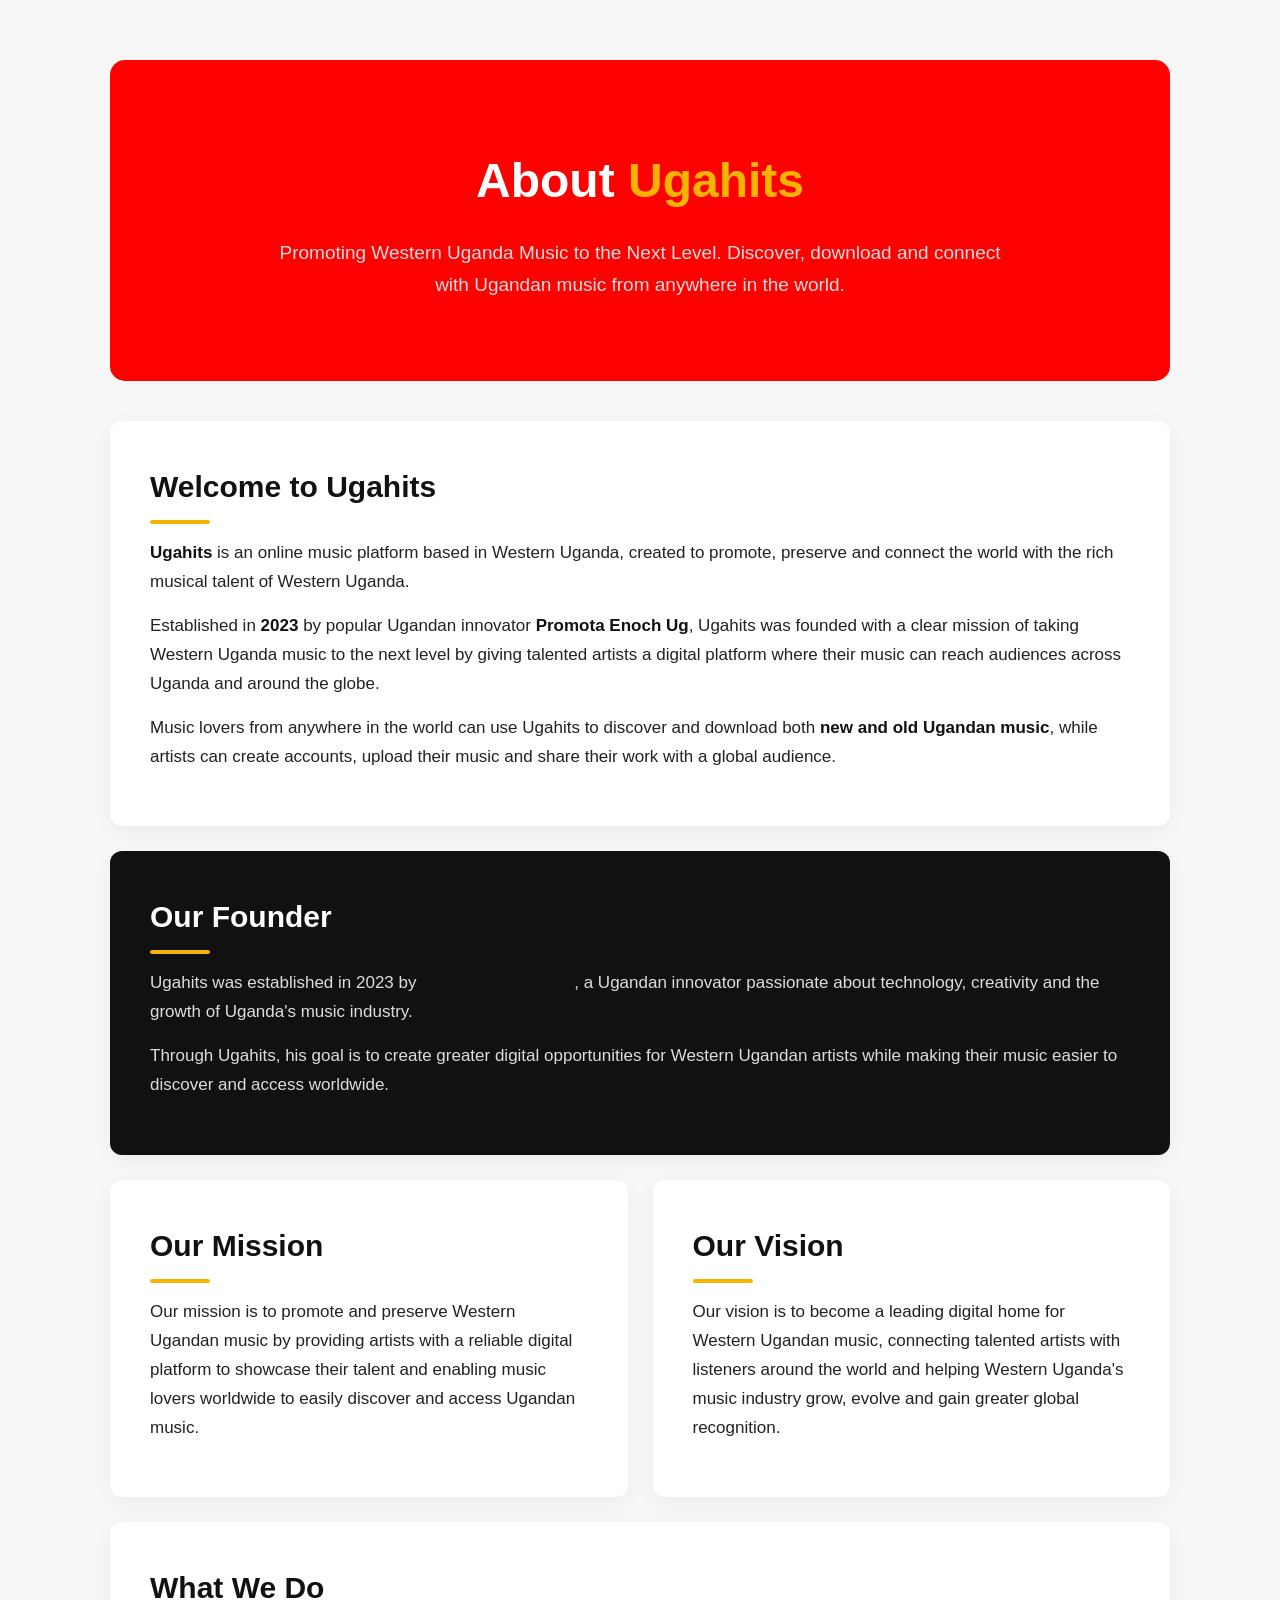
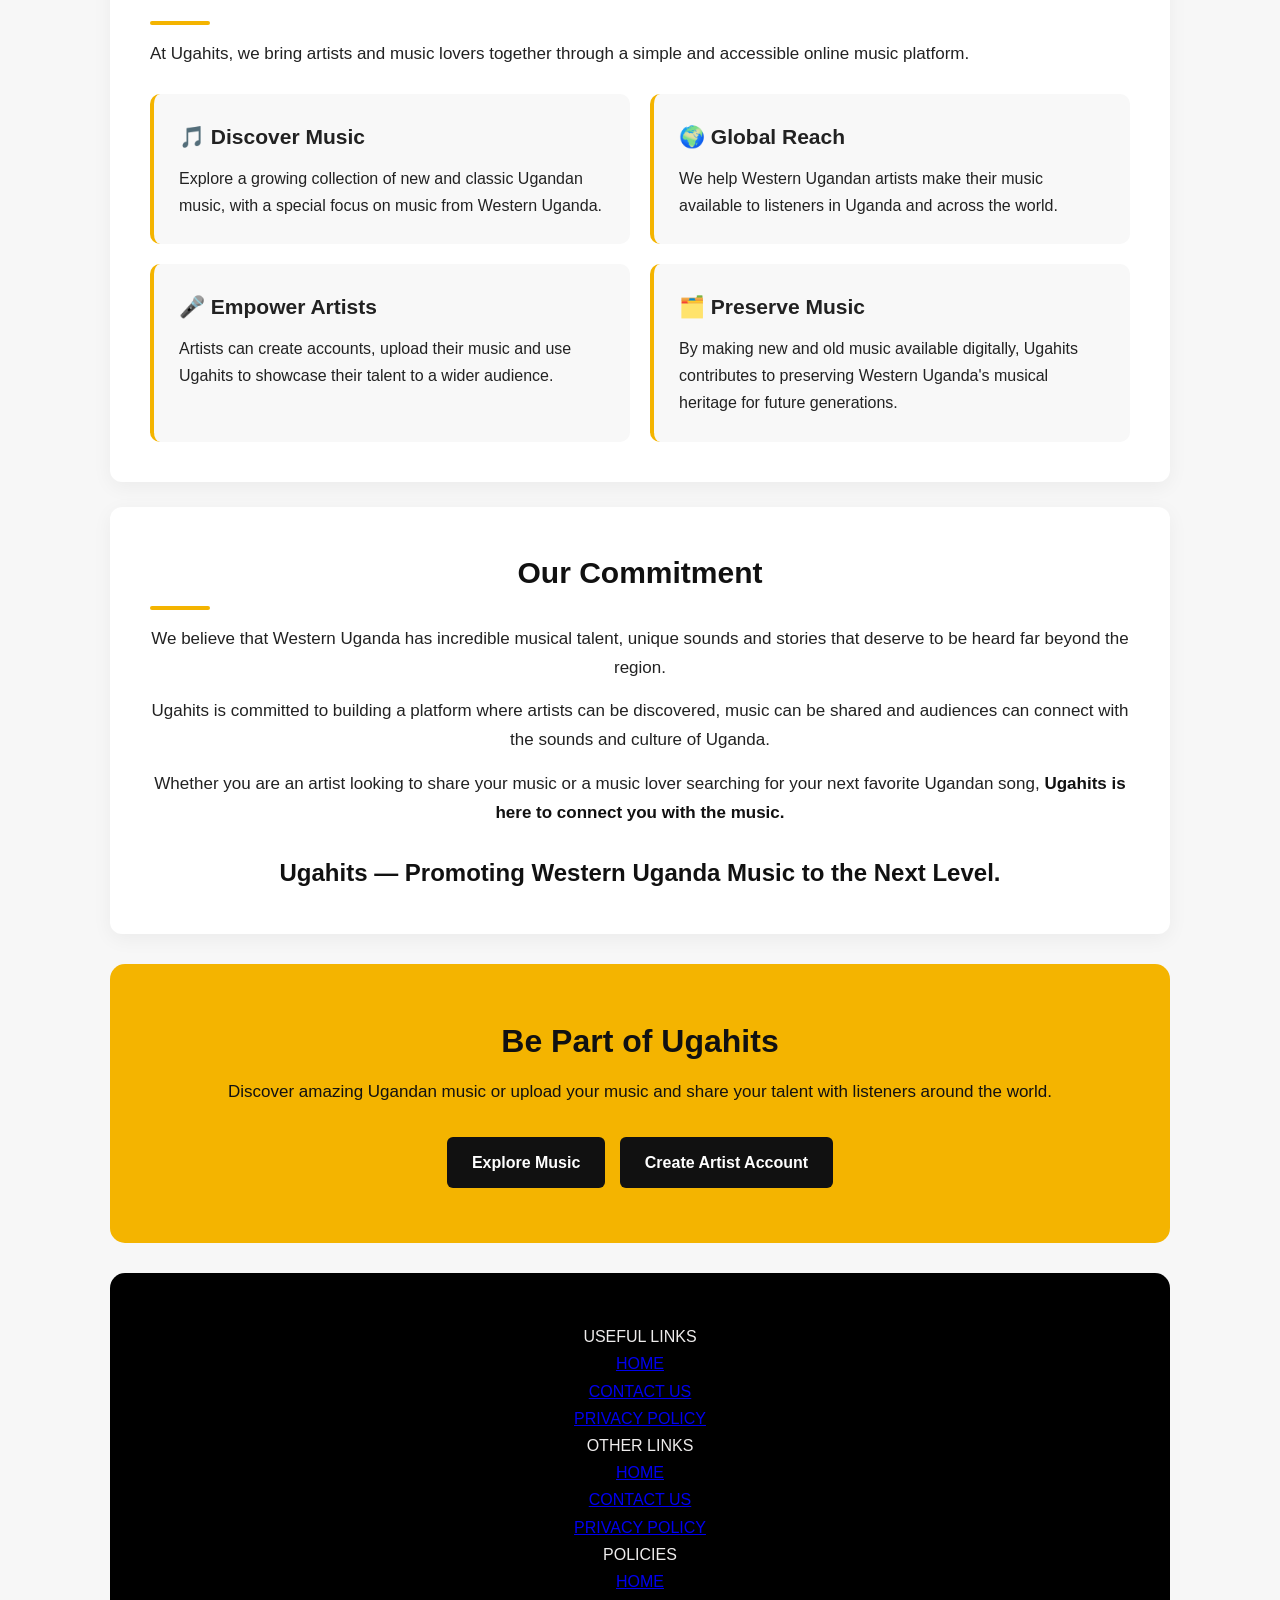
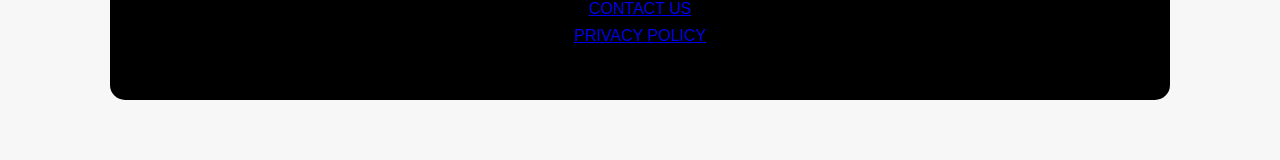
==== about.html @ 2f8f494d "Add files via upload Ugahits is a music online store in Uganda" ====
<!DOCTYPE html>
<html lang="en">
<head>
    <meta charset="UTF-8">
    <meta name="viewport" content="width=device-width, initial-scale=1.0">

    <title>About Us | Ugahits</title>

    <meta name="description"
          content="Learn about Ugahits, an online Ugandan music platform promoting Western Uganda music and connecting artists with music lovers worldwide.">

    <style>
        * {
            margin: 0;
            padding: 0;
            box-sizing: border-box;
        }

        body {
            font-family: Arial, Helvetica, sans-serif;
            line-height: 1.7;
            background: #f7f7f7;
            color: #222;
        }
        .usef {
           display: grid; 
        }
        .pol {
            display: grid;
        }
        .oth {
            display: grid;
        }
        .dec {
            text-align: center;
            background: #000000;
            color: #eeecec;
            padding: 50px 25px;
            border-radius: 15px;
            margin-top: 30px;
        }
        .about-container {
            max-width: 1100px;
            margin: 0 auto;
            padding: 60px 20px;
        }

        .about-hero {
            text-align: center;
            background: red;
            color: #fff;
            padding: 80px 25px;
            border-radius: 15px;
            margin-bottom: 40px;
        }

        .about-hero h1 {
            font-size: 48px;
            margin-bottom: 15px;
        }

        .about-hero h1 span {
            color: #f4b400;
        }

        .about-hero p {
            max-width: 750px;
            margin: 0 auto;
            font-size: 19px;
            color: #ddd;
        }

        .about-section {
            background: #fff;
            padding: 40px;
            margin-bottom: 25px;
            border-radius: 12px;
            box-shadow: 0 5px 20px rgba(0, 0, 0, 0.05);
        }

        .about-section h2 {
            font-size: 30px;
            margin-bottom: 15px;
            color: #111;
        }

        .about-section h2::after {
            content: "";
            display: block;
            width: 60px;
            height: 4px;
            background: #f4b400;
            margin-top: 8px;
            border-radius: 5px;
        }

        .about-section p {
            font-size: 17px;
            margin-bottom: 15px;
        }

        .highlight {
            font-weight: bold;
            color: #111;
        }

        .founder {
            background: #111;
            color: #fff;
        }

        .founder h2 {
            color: #fff;
        }

        .founder p {
            color: #ddd;
        }

        .mission-vision {
            display: grid;
            grid-template-columns: repeat(2, 1fr);
            gap: 25px;
            margin-bottom: 25px;
        }

        .mission-vision .about-section {
            margin-bottom: 0;
        }

        .features {
            display: grid;
            grid-template-columns: repeat(2, 1fr);
            gap: 20px;
            margin-top: 25px;
        }

        .feature {
            padding: 25px;
            background: #f8f8f8;
            border-radius: 10px;
            border-left: 4px solid #f4b400;
        }

        .feature h3 {
            margin-bottom: 10px;
            font-size: 21px;
        }

        .feature p {
            margin: 0;
            font-size: 16px;
        }

        .commitment {
            text-align: center;
        }

        .tagline {
            text-align: center;
            font-size: 24px;
            font-weight: bold;
            color: #111;
            margin-top: 25px;
        }

        .cta {
            text-align: center;
            background: #f4b400;
            color: #111;
            padding: 50px 25px;
            border-radius: 15px;
            margin-top: 30px;
        }

        .cta h2 {
            font-size: 32px;
            margin-bottom: 10px;
        }

        .cta p {
            font-size: 17px;
            margin-bottom: 25px;
        }

        .cta a {
            display: inline-block;
            padding: 12px 25px;
            background: #111;
            color: #fff;
            text-decoration: none;
            border-radius: 6px;
            font-weight: bold;
            margin: 5px;
        }

        .cta a:hover {
            background: #333;
        }

        @media (max-width: 768px) {
            .about-hero h1 {
                font-size: 36px;
            }

            .about-section {
                padding: 25px;
            }

            .mission-vision,
            .features {
                grid-template-columns: 1fr;
            }
        }
    </style>
</head>

<body>

<div class="about-container">

    <!-- Hero Section -->
    <section class="about-hero">
        <h1>About <span>Ugahits</span></h1>

        <p>
            Promoting Western Uganda Music to the Next Level.
            Discover, download and connect with Ugandan music from
            anywhere in the world.
        </p>
    </section>


    <!-- Who We Are -->
    <section class="about-section">
        <h2>Welcome to Ugahits</h2>

        <p>
            <span class="highlight">Ugahits</span> is an online music platform
            based in Western Uganda, created to promote, preserve and connect
            the world with the rich musical talent of Western Uganda.
        </p>

        <p>
            Established in <span class="highlight">2023</span> by popular
            Ugandan innovator <span class="highlight">Promota Enoch Ug</span>,
            Ugahits was founded with a clear mission of taking Western Uganda
            music to the next level by giving talented artists a digital
            platform where their music can reach audiences across Uganda and
            around the globe.
        </p>

        <p>
            Music lovers from anywhere in the world can use Ugahits to discover
            and download both <span class="highlight">new and old Ugandan music</span>,
            while artists can create accounts, upload their music and share
            their work with a global audience.
        </p>
    </section>


    <!-- Founder -->
    <section class="about-section founder">
        <h2>Our Founder</h2>

        <p>
            Ugahits was established in 2023 by
            <span class="highlight">Promota Enoch Ug</span>, a Ugandan
            innovator passionate about technology, creativity and the growth
            of Uganda's music industry.
        </p>

        <p>
            Through Ugahits, his goal is to create greater digital opportunities
            for Western Ugandan artists while making their music easier to
            discover and access worldwide.
        </p>
    </section>


    <!-- Mission & Vision -->
    <div class="mission-vision">

        <section class="about-section">
            <h2>Our Mission</h2>

            <p>
                Our mission is to promote and preserve Western Ugandan music
                by providing artists with a reliable digital platform to
                showcase their talent and enabling music lovers worldwide to
                easily discover and access Ugandan music.
            </p>
        </section>

        <section class="about-section">
            <h2>Our Vision</h2>

            <p>
                Our vision is to become a leading digital home for Western
                Ugandan music, connecting talented artists with listeners
                around the world and helping Western Uganda's music industry
                grow, evolve and gain greater global recognition.
            </p>
        </section>

    </div>


    <!-- What We Do -->
    <section class="about-section">
        <h2>What We Do</h2>

        <p>
            At Ugahits, we bring artists and music lovers together through a
            simple and accessible online music platform.
        </p>

        <div class="features">

            <div class="feature">
                <h3>🎵 Discover Music</h3>
                <p>
                    Explore a growing collection of new and classic Ugandan
                    music, with a special focus on music from Western Uganda.
                </p>
            </div>

            <div class="feature">
                <h3>🌍 Global Reach</h3>
                <p>
                    We help Western Ugandan artists make their music available
                    to listeners in Uganda and across the world.
                </p>
            </div>

            <div class="feature">
                <h3>🎤 Empower Artists</h3>
                <p>
                    Artists can create accounts, upload their music and use
                    Ugahits to showcase their talent to a wider audience.
                </p>
            </div>

            <div class="feature">
                <h3>🗂️ Preserve Music</h3>
                <p>
                    By making new and old music available digitally, Ugahits
                    contributes to preserving Western Uganda's musical
                    heritage for future generations.
                </p>
            </div>

        </div>
    </section>


    <!-- Our Commitment -->
    <section class="about-section commitment">
        <h2>Our Commitment</h2>

        <p>
            We believe that Western Uganda has incredible musical talent,
            unique sounds and stories that deserve to be heard far beyond
            the region.
        </p>

        <p>
            Ugahits is committed to building a platform where artists can be
            discovered, music can be shared and audiences can connect with
            the sounds and culture of Uganda.
        </p>

        <p>
            Whether you are an artist looking to share your music or a music
            lover searching for your next favorite Ugandan song,
            <span class="highlight">Ugahits is here to connect you with the music.</span>
        </p>

        <div class="tagline">
            Ugahits — Promoting Western Uganda Music to the Next Level.
        </div>
    </section>


    <!-- Call To Action -->
    <section class="cta">
        <h2>Be Part of Ugahits</h2>

        <p>
            Discover amazing Ugandan music or upload your music and share
            your talent with listeners around the world.
        </p>

        <a href="/music">Explore Music</a>
        <a href="/register">Create Artist Account</a>
       
    </section>

    <section class="dec">
        <div class="usef">USEFUL LINKS
        <a href="index.html" class="hom">HOME</a>
        <a href="index.html" class="hom">CONTACT US</a>
        <a href="index.html" class="hom">PRIVACY POLICY</a>
        </div>
         <div class="oth">OTHER LINKS
        <a href="index.html" class="hom">HOME</a>
        <a href="index.html" class="hom">CONTACT US</a>
        <a href="index.html" class="hom">PRIVACY POLICY</a>
        </div>
          <div class="pol">POLICIES
        <a href="index.html" class="hom">HOME</a>
        <a href="index.html" class="hom">CONTACT US</a>
        <a href="index.html" class="hom">PRIVACY POLICY</a>
        </div>
    </section>

</div>

</body>
</html>
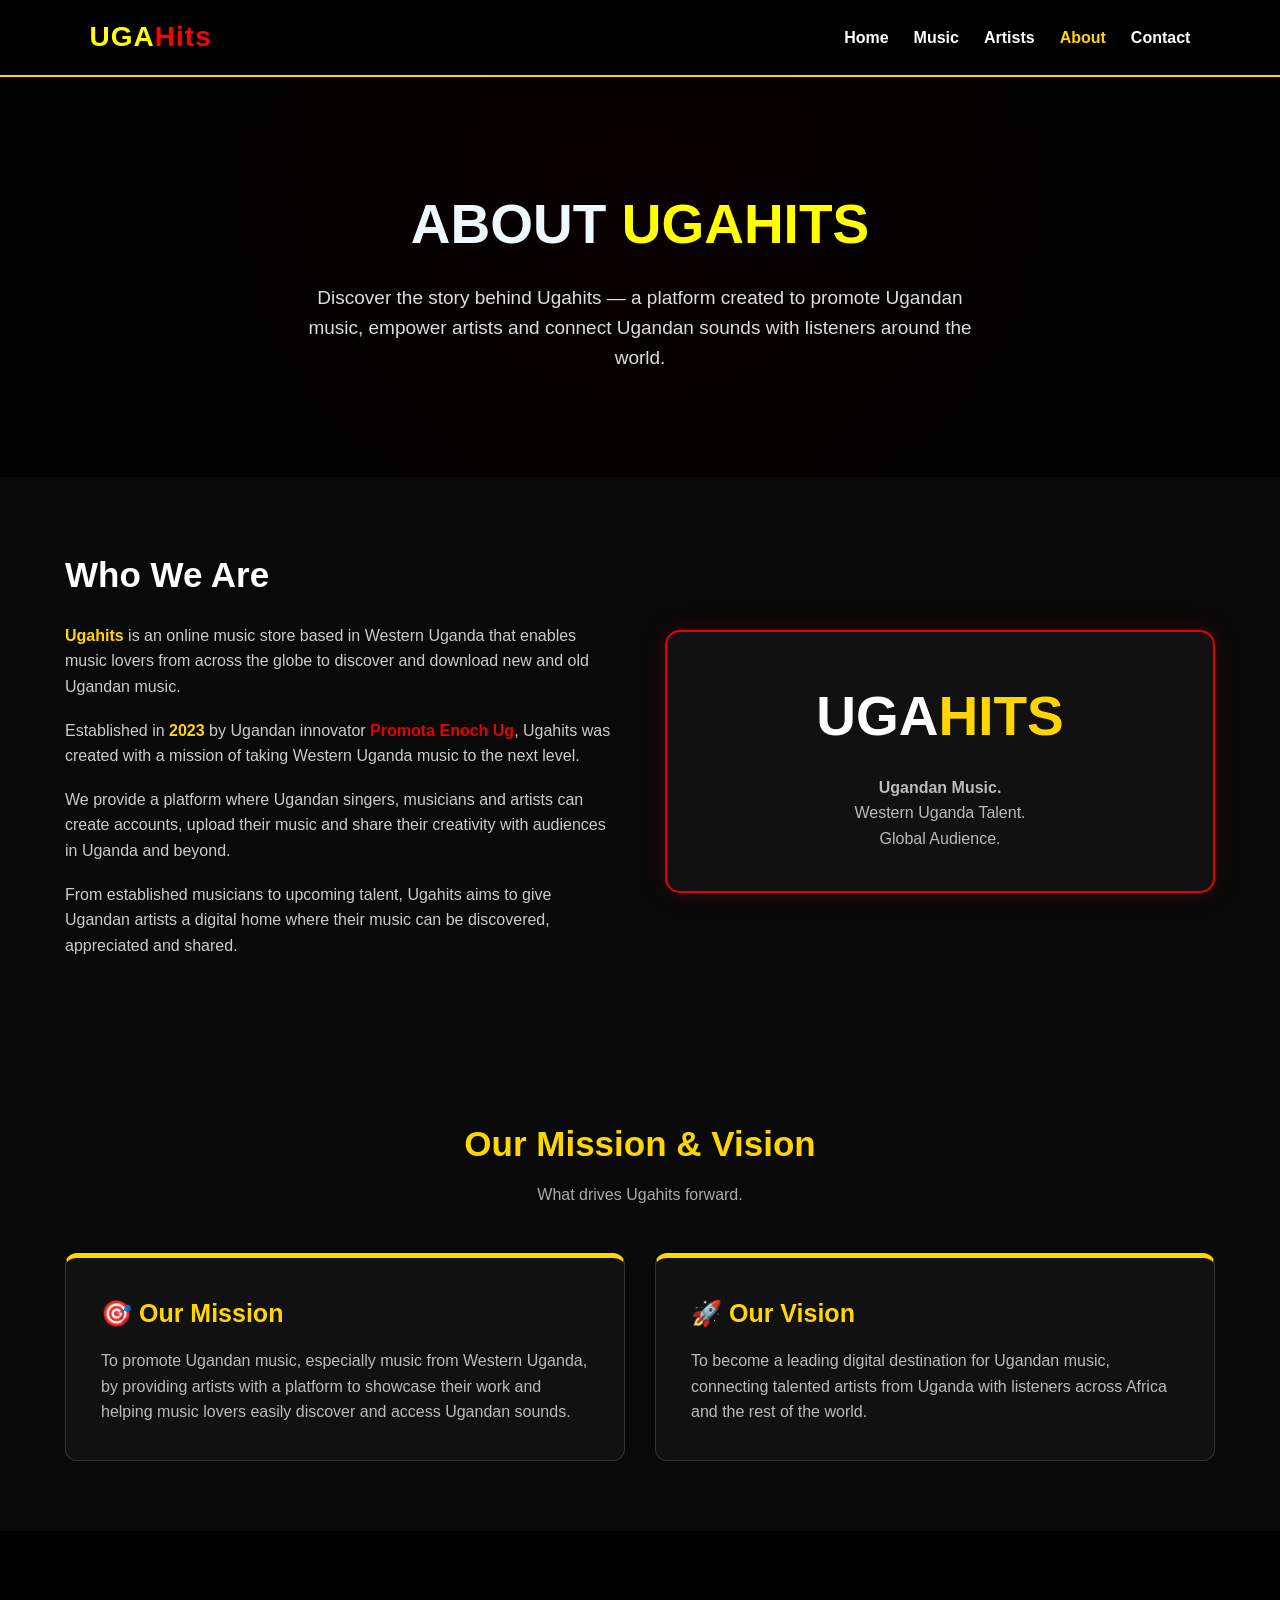
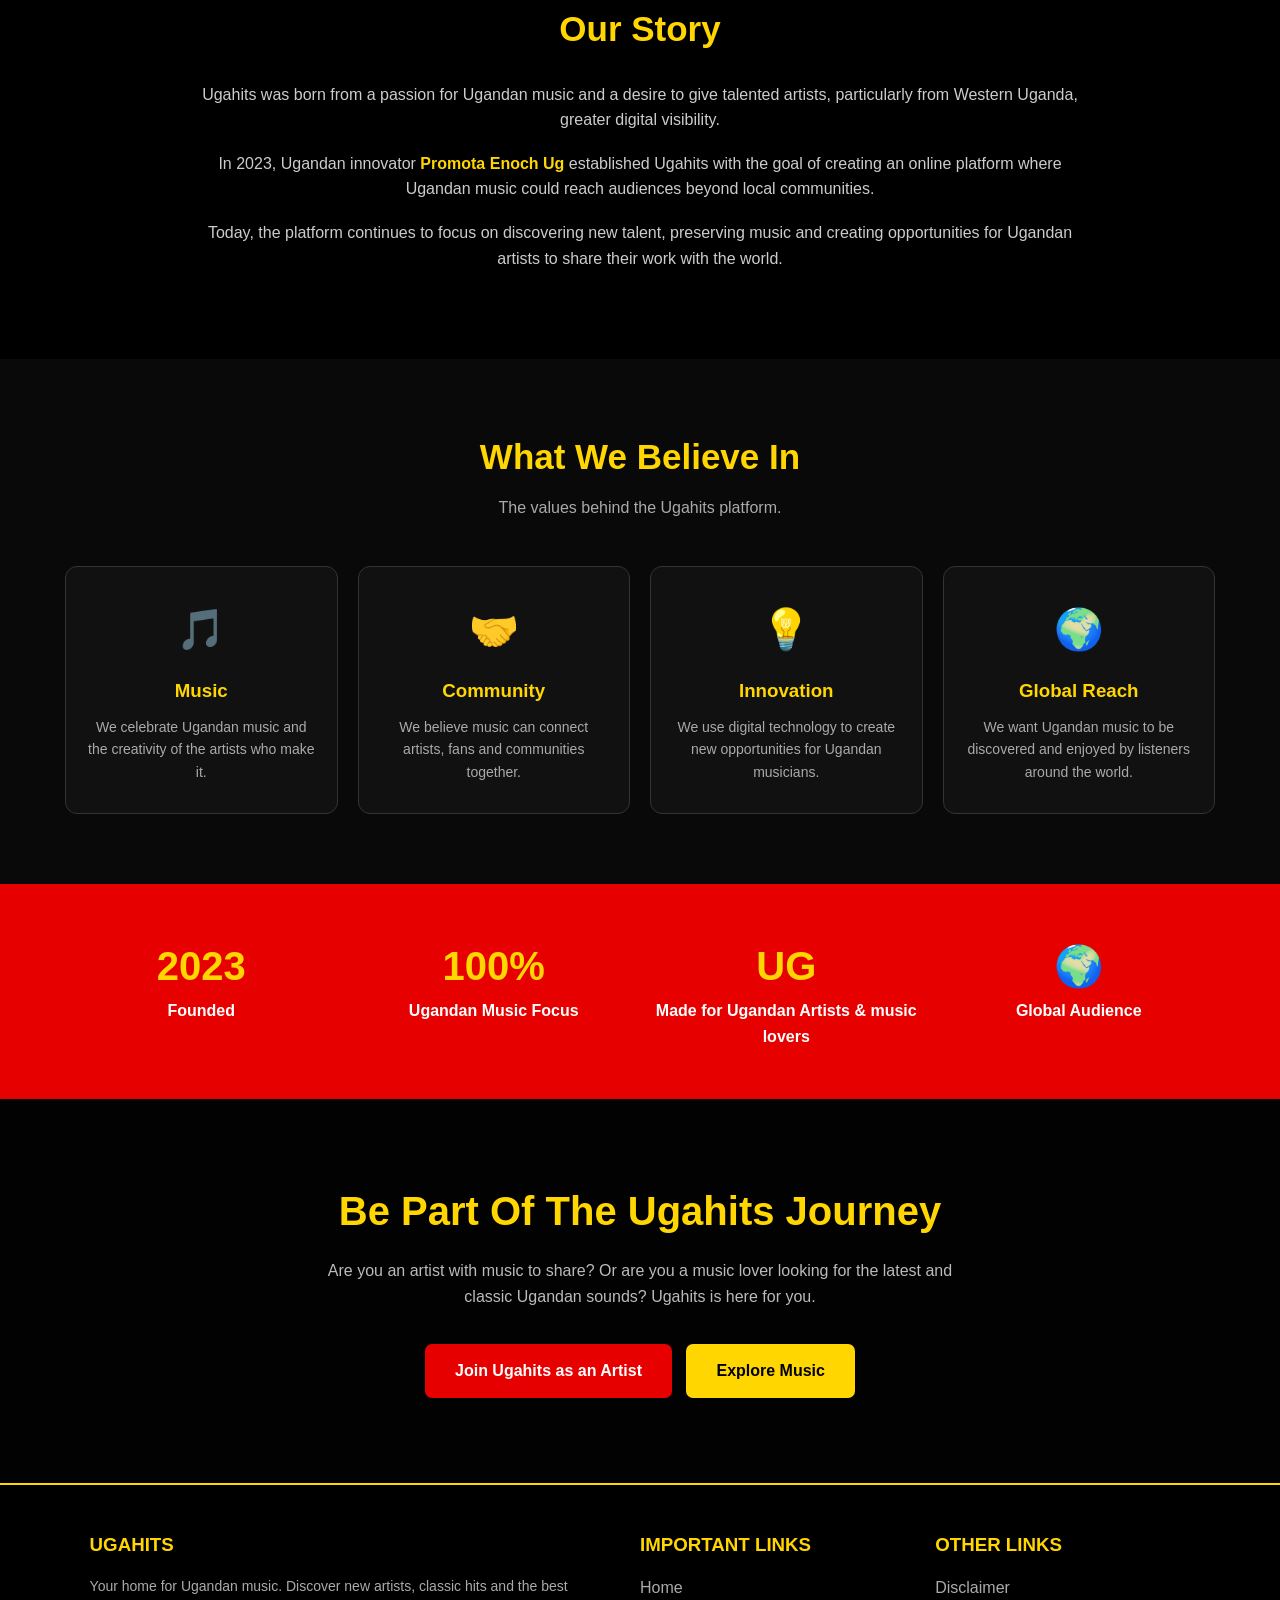
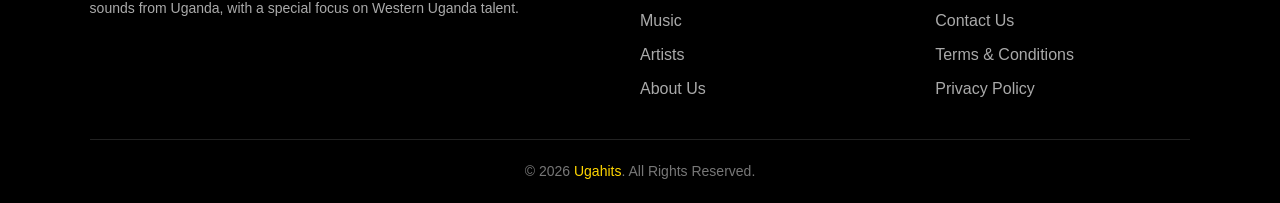
==== commit 6722bd68: "Add files via upload" ====
--- a/about.html
+++ b/about.html
@@ -3,213 +3,447 @@
 <head>
     <meta charset="UTF-8">
     <meta name="viewport" content="width=device-width, initial-scale=1.0">
-
     <title>About Us | Ugahits</title>
-
-    <meta name="description"
-          content="Learn about Ugahits, an online Ugandan music platform promoting Western Uganda music and connecting artists with music lovers worldwide.">
 
     <style>
         * {
             margin: 0;
             padding: 0;
             box-sizing: border-box;
+            font-family: Arial, Helvetica, sans-serif;
         }
 
         body {
-            font-family: Arial, Helvetica, sans-serif;
-            line-height: 1.7;
-            background: #f7f7f7;
-            color: #222;
-        }
-        .usef {
-           display: grid; 
-        }
-        .pol {
-            display: grid;
-        }
-        .oth {
-            display: grid;
-        }
-        .dec {
+            background: #090909;
+            color: #fff;
+            line-height: 1.6;
+        }
+
+        /* HEADER */
+        header {
+            background: #000;
+            border-bottom: 2px solid #ffd600;
+            padding: 15px 7%;
+            display: flex;
+            justify-content: space-between;
+            align-items: center;
+            position: sticky;
+            top: 0;
+            z-index: 1000;
+        }
+
+        .logo {
+            font-size: 28px;
+            font-weight: 900;
+            color: yellow;
+            letter-spacing: 1px;
+        }
+
+        .logo span {
+            color: red;
+        }
+
+        nav {
+            display: flex;
+            gap: 25px;
+        }
+
+        nav a {
+            color: #fff;
+            text-decoration: none;
+            font-weight: bold;
+            transition: 0.3s;
+        }
+
+        nav a:hover,
+        nav a.active {
+            color: #ffd600;
+        }
+
+        /* HERO */
+        .hero {
+            min-height: 400px;
+            display: flex;
+            justify-content: center;
+            align-items: center;
             text-align: center;
-            background: #000000;
-            color: #eeecec;
-            padding: 50px 25px;
-            border-radius: 15px;
-            margin-top: 30px;
-        }
-        .about-container {
-            max-width: 1100px;
-            margin: 0 auto;
             padding: 60px 20px;
-        }
-
-        .about-hero {
-            text-align: center;
-            background: red;
-            color: #fff;
-            padding: 80px 25px;
-            border-radius: 15px;
-            margin-bottom: 40px;
-        }
-
-        .about-hero h1 {
-            font-size: 48px;
+            background:
+                linear-gradient(rgba(0,0,0,.8), rgba(0,0,0,.9)),
+                radial-gradient(circle at center, #3b0000, #090909 70%);
+        }
+
+        .hero-content {
+            max-width: 850px;
+        }
+
+        .hero h1 {
+            font-size: 55px;
+            color: aliceblue;
             margin-bottom: 15px;
-        }
-
-        .about-hero h1 span {
-            color: #f4b400;
-        }
-
-        .about-hero p {
-            max-width: 750px;
-            margin: 0 auto;
+            text-transform: uppercase;
+        }
+
+        .hero h1 span {
+            color: yellow;
+        }
+
+        .hero p {
             font-size: 19px;
             color: #ddd;
-        }
-
-        .about-section {
-            background: #fff;
+            max-width: 700px;
+            margin: auto;
+        }
+
+        /* GENERAL */
+        .container {
+            width: 90%;
+            max-width: 1150px;
+            margin: auto;
+        }
+
+        section {
+            padding: 70px 0;
+        }
+
+        .section-title {
+            text-align: center;
+            margin-bottom: 45px;
+        }
+
+        .section-title h2 {
+            font-size: 35px;
+            color: #ffd600;
+            margin-bottom: 10px;
+        }
+
+        .section-title p {
+            color: #aaa;
+        }
+
+        /* ABOUT INTRO */
+        .about-intro {
+            display: grid;
+            grid-template-columns: 1fr 1fr;
+            gap: 50px;
+            align-items: center;
+        }
+
+        .about-text h2 {
+            color: white;
+            font-size: 35px;
+            margin-bottom: 20px;
+        }
+
+        .about-text p {
+            color: #ccc;
+            margin-bottom: 18px;
+            font-size: 16px;
+        }
+
+        .highlight {
+            color: #ffd600;
+            font-weight: bold;
+        }
+
+        .red-text {
+            color: #e60000;
+            font-weight: bold;
+        }
+
+        /* ABOUT BOX */
+        .about-box {
+            background: #111;
+            border: 2px solid #e60000;
+            border-radius: 15px;
             padding: 40px;
-            margin-bottom: 25px;
-            border-radius: 12px;
-            box-shadow: 0 5px 20px rgba(0, 0, 0, 0.05);
-        }
-
-        .about-section h2 {
-            font-size: 30px;
+            text-align: center;
+            box-shadow: 0 0 25px rgba(230, 0, 0, .15);
+        }
+
+        .about-box .big-logo {
+            font-size: 55px;
+            font-weight: 900;
+            color: #fff;
             margin-bottom: 15px;
-            color: #111;
-        }
-
-        .about-section h2::after {
-            content: "";
-            display: block;
-            width: 60px;
-            height: 4px;
-            background: #f4b400;
-            margin-top: 8px;
-            border-radius: 5px;
-        }
-
-        .about-section p {
-            font-size: 17px;
-            margin-bottom: 15px;
-        }
-
-        .highlight {
-            font-weight: bold;
-            color: #111;
-        }
-
-        .founder {
-            background: #111;
-            color: #fff;
-        }
-
-        .founder h2 {
-            color: #fff;
-        }
-
-        .founder p {
-            color: #ddd;
-        }
-
-        .mission-vision {
+        }
+
+        .big-logo span {
+            color: #ffd600;
+        }
+
+        .about-box p {
+            color: #bbb;
+        }
+
+        /* MISSION & VISION */
+        .mission-grid {
             display: grid;
             grid-template-columns: repeat(2, 1fr);
-            gap: 25px;
+            gap: 30px;
+        }
+
+        .mission-card {
+            background: #111;
+            border: 1px solid #333;
+            border-top: 5px solid #ffd600;
+            padding: 35px;
+            border-radius: 12px;
+            transition: .3s;
+        }
+
+        .mission-card:hover {
+            transform: translateY(-6px);
+            border-color: #ffd600;
+        }
+
+        .mission-card h3 {
+            color: #ffd600;
+            font-size: 25px;
+            margin-bottom: 15px;
+        }
+
+        .mission-card p {
+            color: #bbb;
+        }
+
+        /* STORY */
+        .story {
+            background: #000;
+        }
+
+        .story-content {
+            max-width: 900px;
+            margin: auto;
+            text-align: center;
+        }
+
+        .story-content h2 {
+            color: #ffd600;
+            font-size: 35px;
             margin-bottom: 25px;
         }
 
-        .mission-vision .about-section {
-            margin-bottom: 0;
-        }
-
-        .features {
+        .story-content p {
+            color: #ccc;
+            margin-bottom: 18px;
+        }
+
+        /* VALUES */
+        .values-grid {
             display: grid;
-            grid-template-columns: repeat(2, 1fr);
+            grid-template-columns: repeat(4, 1fr);
             gap: 20px;
-            margin-top: 25px;
-        }
-
-        .feature {
-            padding: 25px;
-            background: #f8f8f8;
-            border-radius: 10px;
-            border-left: 4px solid #f4b400;
-        }
-
-        .feature h3 {
+        }
+
+        .value-card {
+            background: #111;
+            padding: 30px 20px;
+            border-radius: 12px;
+            text-align: center;
+            border: 1px solid #333;
+            transition: .3s;
+        }
+
+        .value-card:hover {
+            transform: translateY(-6px);
+            border-color: #e60000;
+        }
+
+        .value-icon {
+            font-size: 40px;
+            margin-bottom: 15px;
+        }
+
+        .value-card h3 {
+            color: #ffd600;
             margin-bottom: 10px;
-            font-size: 21px;
-        }
-
-        .feature p {
-            margin: 0;
-            font-size: 16px;
-        }
-
-        .commitment {
+        }
+
+        .value-card p {
+            color: #aaa;
+            font-size: 14px;
+        }
+
+        /* STATS */
+        .stats {
+            background: #e60000;
+            padding: 50px 0;
+        }
+
+        .stats-grid {
+            display: grid;
+            grid-template-columns: repeat(4, 1fr);
+            gap: 20px;
             text-align: center;
         }
 
-        .tagline {
-            text-align: center;
-            font-size: 24px;
+        .stat h2 {
+            font-size: 40px;
+            color: #ffd600;
+        }
+
+        .stat p {
+            color: #fff;
             font-weight: bold;
-            color: #111;
-            margin-top: 25px;
-        }
-
+        }
+
+        /* CTA */
         .cta {
             text-align: center;
-            background: #f4b400;
-            color: #111;
-            padding: 50px 25px;
-            border-radius: 15px;
-            margin-top: 30px;
+            padding: 80px 20px;
+            background:
+                linear-gradient(rgba(0,0,0,.9), rgba(0,0,0,.9)),
+                #111;
         }
 
         .cta h2 {
-            font-size: 32px;
-            margin-bottom: 10px;
+            color: #ffd600;
+            font-size: 40px;
+            margin-bottom: 15px;
         }
 
         .cta p {
-            font-size: 17px;
-            margin-bottom: 25px;
-        }
-
-        .cta a {
+            color: #bbb;
+            max-width: 650px;
+            margin: 0 auto 30px;
+        }
+
+        .btn {
             display: inline-block;
-            padding: 12px 25px;
-            background: #111;
+            background: #e60000;
             color: #fff;
             text-decoration: none;
-            border-radius: 6px;
+            padding: 14px 30px;
+            border-radius: 7px;
             font-weight: bold;
             margin: 5px;
-        }
-
-        .cta a:hover {
-            background: #333;
-        }
-
-        @media (max-width: 768px) {
-            .about-hero h1 {
-                font-size: 36px;
-            }
-
-            .about-section {
+            transition: .3s;
+        }
+
+        .btn:hover {
+            background: #ffd600;
+            color: #000;
+        }
+
+        .btn.yellow {
+            background: #ffd600;
+            color: #000;
+        }
+
+        .btn.yellow:hover {
+            background: #e60000;
+            color: #fff;
+        }
+
+        /* FOOTER */
+        footer {
+            background: #000;
+            border-top: 2px solid #ffd600;
+            padding: 45px 7% 20px;
+        }
+
+        .footer-grid {
+            display: grid;
+            grid-template-columns: 2fr 1fr 1fr;
+            gap: 40px;
+            margin-bottom: 30px;
+        }
+
+        footer h3 {
+            color: #ffd600;
+            margin-bottom: 15px;
+        }
+
+        footer p {
+            color: #aaa;
+            font-size: 14px;
+        }
+
+        footer ul {
+            list-style: none;
+        }
+
+        footer ul li {
+            margin-bottom: 8px;
+        }
+
+        footer ul li a {
+            color: #aaa;
+            text-decoration: none;
+            transition: .3s;
+        }
+
+        footer ul li a:hover {
+            color: #ffd600;
+        }
+
+        .copyright {
+            text-align: center;
+            border-top: 1px solid #222;
+            padding-top: 20px;
+            color: #777;
+            font-size: 14px;
+        }
+
+        .copyright span {
+            color: #ffd600;
+        }
+
+        /* MOBILE */
+        @media (max-width: 900px) {
+
+            header {
+                flex-direction: column;
+                gap: 15px;
+            }
+
+            nav {
+                flex-wrap: wrap;
+                justify-content: center;
+                gap: 15px;
+            }
+
+            .hero h1 {
+                font-size: 40px;
+            }
+
+            .about-intro,
+            .mission-grid {
+                grid-template-columns: 1fr;
+            }
+
+            .values-grid,
+            .stats-grid {
+                grid-template-columns: repeat(2, 1fr);
+            }
+
+            .footer-grid {
+                grid-template-columns: 1fr;
+            }
+        }
+
+        @media (max-width: 500px) {
+
+            .hero h1 {
+                font-size: 32px;
+            }
+
+            .hero p {
+                font-size: 16px;
+            }
+
+            .values-grid,
+            .stats-grid {
+                grid-template-columns: 1fr;
+            }
+
+            .about-box {
                 padding: 25px;
             }
 
-            .mission-vision,
-            .features {
-                grid-template-columns: 1fr;
+            .cta h2 {
+                font-size: 30px;
             }
         }
     </style>
@@ -217,204 +451,349 @@
 
 <body>
 
-<div class="about-container">
-
-    <!-- Hero Section -->
-    <section class="about-hero">
-        <h1>About <span>Ugahits</span></h1>
-
-        <p>
-            Promoting Western Uganda Music to the Next Level.
-            Discover, download and connect with Ugandan music from
-            anywhere in the world.
-        </p>
-    </section>
-
-
-    <!-- Who We Are -->
-    <section class="about-section">
-        <h2>Welcome to Ugahits</h2>
-
-        <p>
-            <span class="highlight">Ugahits</span> is an online music platform
-            based in Western Uganda, created to promote, preserve and connect
-            the world with the rich musical talent of Western Uganda.
-        </p>
-
-        <p>
-            Established in <span class="highlight">2023</span> by popular
-            Ugandan innovator <span class="highlight">Promota Enoch Ug</span>,
-            Ugahits was founded with a clear mission of taking Western Uganda
-            music to the next level by giving talented artists a digital
-            platform where their music can reach audiences across Uganda and
-            around the globe.
-        </p>
-
-        <p>
-            Music lovers from anywhere in the world can use Ugahits to discover
-            and download both <span class="highlight">new and old Ugandan music</span>,
-            while artists can create accounts, upload their music and share
-            their work with a global audience.
-        </p>
-    </section>
-
-
-    <!-- Founder -->
-    <section class="about-section founder">
-        <h2>Our Founder</h2>
-
-        <p>
-            Ugahits was established in 2023 by
-            <span class="highlight">Promota Enoch Ug</span>, a Ugandan
-            innovator passionate about technology, creativity and the growth
-            of Uganda's music industry.
-        </p>
-
-        <p>
-            Through Ugahits, his goal is to create greater digital opportunities
-            for Western Ugandan artists while making their music easier to
-            discover and access worldwide.
-        </p>
-    </section>
-
-
-    <!-- Mission & Vision -->
-    <div class="mission-vision">
-
-        <section class="about-section">
-            <h2>Our Mission</h2>
+    <!-- HEADER -->
+    <header>
+        <div class="logo">UGA<span>Hits</span></div>
+
+        <nav>
+            <a href="index.html">Home</a>
+            <a href="music.html">Music</a>
+            <a href="artist.html">Artists</a>
+            <a href="about.html" class="active">About</a>
+            <a href="contact.html">Contact</a>
+        </nav>
+    </header>
+
+
+    <!-- HERO -->
+    <section class="hero">
+        <div class="hero-content">
+            <h1>About <span>Ugahits</span></h1>
 
             <p>
-                Our mission is to promote and preserve Western Ugandan music
-                by providing artists with a reliable digital platform to
-                showcase their talent and enabling music lovers worldwide to
-                easily discover and access Ugandan music.
+                Discover the story behind Ugahits — a platform created
+                to promote Ugandan music, empower artists and connect
+                Ugandan sounds with listeners around the world.
             </p>
-        </section>
-
-        <section class="about-section">
-            <h2>Our Vision</h2>
-
-            <p>
-                Our vision is to become a leading digital home for Western
-                Ugandan music, connecting talented artists with listeners
-                around the world and helping Western Uganda's music industry
-                grow, evolve and gain greater global recognition.
-            </p>
-        </section>
-
-    </div>
-
-
-    <!-- What We Do -->
-    <section class="about-section">
-        <h2>What We Do</h2>
-
-        <p>
-            At Ugahits, we bring artists and music lovers together through a
-            simple and accessible online music platform.
-        </p>
-
-        <div class="features">
-
-            <div class="feature">
-                <h3>🎵 Discover Music</h3>
-                <p>
-                    Explore a growing collection of new and classic Ugandan
-                    music, with a special focus on music from Western Uganda.
-                </p>
-            </div>
-
-            <div class="feature">
-                <h3>🌍 Global Reach</h3>
-                <p>
-                    We help Western Ugandan artists make their music available
-                    to listeners in Uganda and across the world.
-                </p>
-            </div>
-
-            <div class="feature">
-                <h3>🎤 Empower Artists</h3>
-                <p>
-                    Artists can create accounts, upload their music and use
-                    Ugahits to showcase their talent to a wider audience.
-                </p>
-            </div>
-
-            <div class="feature">
-                <h3>🗂️ Preserve Music</h3>
-                <p>
-                    By making new and old music available digitally, Ugahits
-                    contributes to preserving Western Uganda's musical
-                    heritage for future generations.
-                </p>
-            </div>
-
         </div>
     </section>
 
 
-    <!-- Our Commitment -->
-    <section class="about-section commitment">
-        <h2>Our Commitment</h2>
-
-        <p>
-            We believe that Western Uganda has incredible musical talent,
-            unique sounds and stories that deserve to be heard far beyond
-            the region.
-        </p>
-
-        <p>
-            Ugahits is committed to building a platform where artists can be
-            discovered, music can be shared and audiences can connect with
-            the sounds and culture of Uganda.
-        </p>
-
-        <p>
-            Whether you are an artist looking to share your music or a music
-            lover searching for your next favorite Ugandan song,
-            <span class="highlight">Ugahits is here to connect you with the music.</span>
-        </p>
-
-        <div class="tagline">
-            Ugahits — Promoting Western Uganda Music to the Next Level.
+    <!-- ABOUT INTRO -->
+    <section>
+        <div class="container">
+
+            <div class="about-intro">
+
+                <div class="about-text">
+
+                    <h2>Who We Are</h2>
+
+                    <p>
+                        <span class="highlight">Ugahits</span> is an online
+                        music store based in Western Uganda that enables
+                        music lovers from across the globe to discover
+                        and download new and old Ugandan music.
+                    </p>
+
+                    <p>
+                        Established in <span class="highlight">2023</span>
+                        by Ugandan innovator
+                        <span class="red-text">Promota Enoch Ug</span>,
+                        Ugahits was created with a mission of taking
+                        Western Uganda music to the next level.
+                    </p>
+
+                    <p>
+                        We provide a platform where Ugandan singers,
+                        musicians and artists can create accounts,
+                        upload their music and share their creativity
+                        with audiences in Uganda and beyond.
+                    </p>
+
+                    <p>
+                        From established musicians to upcoming talent,
+                        Ugahits aims to give Ugandan artists a digital
+                        home where their music can be discovered,
+                        appreciated and shared.
+                    </p>
+
+                </div>
+
+
+                <div class="about-box">
+
+                    <div class="big-logo">
+                        UGA<span>HITS</span>
+                    </div>
+
+                    <p>
+                        <strong>Ugandan Music.</strong><br>
+                        Western Uganda Talent.<br>
+                        Global Audience.
+                    </p>
+
+                </div>
+
+            </div>
+
         </div>
     </section>
 
 
-    <!-- Call To Action -->
+    <!-- MISSION & VISION -->
+    <section>
+
+        <div class="container">
+
+            <div class="section-title">
+                <h2>Our Mission & Vision</h2>
+                <p>What drives Ugahits forward.</p>
+            </div>
+
+            <div class="mission-grid">
+
+                <div class="mission-card">
+
+                    <h3>🎯 Our Mission</h3>
+
+                    <p>
+                        To promote Ugandan music, especially music from
+                        Western Uganda, by providing artists with a
+                        platform to showcase their work and helping
+                        music lovers easily discover and access
+                        Ugandan sounds.
+                    </p>
+
+                </div>
+
+
+                <div class="mission-card">
+
+                    <h3>🚀 Our Vision</h3>
+
+                    <p>
+                        To become a leading digital destination for
+                        Ugandan music, connecting talented artists
+                        from Uganda with listeners across Africa and
+                        the rest of the world.
+                    </p>
+
+                </div>
+
+            </div>
+
+        </div>
+
+    </section>
+
+
+    <!-- OUR STORY -->
+    <section class="story">
+
+        <div class="container">
+
+            <div class="story-content">
+
+                <h2>Our Story</h2>
+
+                <p>
+                    Ugahits was born from a passion for Ugandan music
+                    and a desire to give talented artists, particularly
+                    from Western Uganda, greater digital visibility.
+                </p>
+
+                <p>
+                    In 2023, Ugandan innovator
+                    <strong class="highlight">Promota Enoch Ug</strong>
+                    established Ugahits with the goal of creating an
+                    online platform where Ugandan music could reach
+                    audiences beyond local communities.
+                </p>
+
+                <p>
+                    Today, the platform continues to focus on discovering
+                    new talent, preserving music and creating opportunities
+                    for Ugandan artists to share their work with the world.
+                </p>
+
+            </div>
+
+        </div>
+
+    </section>
+
+
+    <!-- OUR VALUES -->
+    <section>
+
+        <div class="container">
+
+            <div class="section-title">
+                <h2>What We Believe In</h2>
+                <p>The values behind the Ugahits platform.</p>
+            </div>
+
+
+            <div class="values-grid">
+
+                <div class="value-card">
+                    <div class="value-icon">🎵</div>
+                    <h3>Music</h3>
+                    <p>
+                        We celebrate Ugandan music and the creativity
+                        of the artists who make it.
+                    </p>
+                </div>
+
+
+                <div class="value-card">
+                    <div class="value-icon">🤝</div>
+                    <h3>Community</h3>
+                    <p>
+                        We believe music can connect artists, fans and
+                        communities together.
+                    </p>
+                </div>
+
+
+                <div class="value-card">
+                    <div class="value-icon">💡</div>
+                    <h3>Innovation</h3>
+                    <p>
+                        We use digital technology to create new
+                        opportunities for Ugandan musicians.
+                    </p>
+                </div>
+
+
+                <div class="value-card">
+                    <div class="value-icon">🌍</div>
+                    <h3>Global Reach</h3>
+                    <p>
+                        We want Ugandan music to be discovered and
+                        enjoyed by listeners around the world.
+                    </p>
+                </div>
+
+            </div>
+
+        </div>
+
+    </section>
+
+
+    <!-- STATS -->
+    <section class="stats">
+
+        <div class="container">
+
+            <div class="stats-grid">
+
+                <div class="stat">
+                    <h2>2023</h2>
+                    <p>Founded</p>
+                </div>
+
+                <div class="stat">
+                    <h2>100%</h2>
+                    <p>Ugandan Music Focus</p>
+                </div>
+
+                <div class="stat">
+                    <h2>UG</h2>
+                    <p>Made for Ugandan Artists & music lovers</p>
+                </div>
+
+                <div class="stat">
+                    <h2>🌍</h2>
+                    <p>Global Audience</p>
+                </div>
+
+            </div>
+
+        </div>
+
+    </section>
+
+
+    <!-- CTA -->
     <section class="cta">
-        <h2>Be Part of Ugahits</h2>
+
+        <h2>Be Part Of The Ugahits Journey</h2>
 
         <p>
-            Discover amazing Ugandan music or upload your music and share
-            your talent with listeners around the world.
+            Are you an artist with music to share?
+            Or are you a music lover looking for the latest
+            and classic Ugandan sounds?
+            Ugahits is here for you.
         </p>
 
-        <a href="/music">Explore Music</a>
-        <a href="/register">Create Artist Account</a>
-       
+        <a href="submit.html" class="btn">
+            Join Ugahits as an Artist
+        </a>
+
+        <a href="music.html" class="btn yellow">
+            Explore Music
+        </a>
+
     </section>
 
-    <section class="dec">
-        <div class="usef">USEFUL LINKS
-        <a href="index.html" class="hom">HOME</a>
-        <a href="index.html" class="hom">CONTACT US</a>
-        <a href="index.html" class="hom">PRIVACY POLICY</a>
+
+    <!-- FOOTER -->
+    <footer>
+
+        <div class="footer-grid">
+
+            <div>
+                <h3>UGAHITS</h3>
+
+                <p>
+                    Your home for Ugandan music. Discover new artists,
+                    classic hits and the best sounds from Uganda,
+                    with a special focus on Western Uganda talent.
+                </p>
+            </div>
+
+
+            <div>
+
+                <h3>IMPORTANT LINKS</h3>
+
+                <ul>
+                    <li><a href="index.html">Home</a></li>
+                    <li><a href="music.html">Music</a></li>
+                    <li><a href="artist.html">Artists</a></li>
+                    <li><a href="about.html">About Us</a></li>
+                </ul>
+
+            </div>
+
+
+            <div>
+
+                <h3>OTHER LINKS</h3>
+
+                <ul>
+                    <li><a href="disclaimer.html">Disclaimer</a></li>
+                    <li><a href="contact.html">Contact Us</a></li>
+                    <li><a href="terms.html">Terms & Conditions</a></li>
+                    <li><a href="privacy.html">Privacy Policy</a></li>
+                </ul>
+
+            </div>
+
         </div>
-         <div class="oth">OTHER LINKS
-        <a href="index.html" class="hom">HOME</a>
-        <a href="index.html" class="hom">CONTACT US</a>
-        <a href="index.html" class="hom">PRIVACY POLICY</a>
+
+
+        <div class="copyright">
+
+            © 2026 <span>Ugahits</span>.
+            All Rights Reserved.
+
         </div>
-          <div class="pol">POLICIES
-        <a href="index.html" class="hom">HOME</a>
-        <a href="index.html" class="hom">CONTACT US</a>
-        <a href="index.html" class="hom">PRIVACY POLICY</a>
-        </div>
-    </section>
-
-</div>
+
+    </footer>
 
 </body>
 </html>
